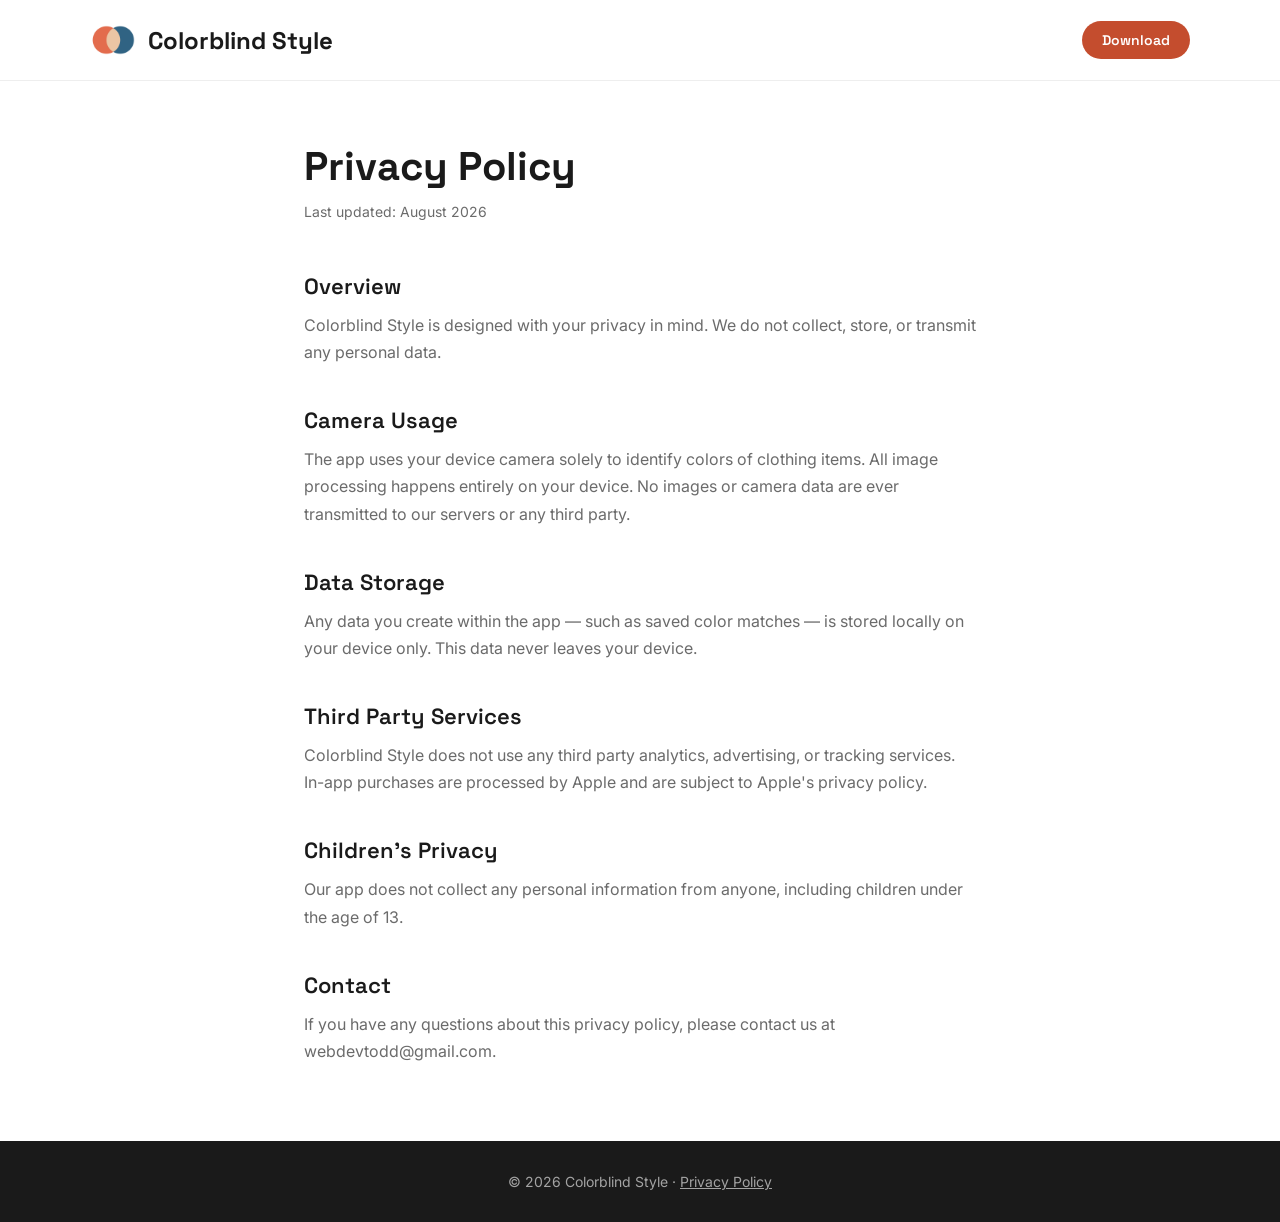
==== privacy.html @ d0e2f1f1 "Add privacy policy page" ====
<!doctype html>
<html lang="en">
  <head>
    <meta charset="UTF-8" />
    <meta name="viewport" content="width=device-width, initial-scale=1.0" />
    <title>Privacy Policy — Colorblind Style</title>
    <link rel="icon" type="image/png" href="assets/icon.png" />
    <link rel="shortcut icon" type="image/png" href="assets/icon.png" />
    <link rel="apple-touch-icon" href="assets/icon.png" />
    <link rel="preconnect" href="https://fonts.googleapis.com" />
    <link rel="preconnect" href="https://fonts.gstatic.com" crossorigin />
    <link
      href="https://fonts.googleapis.com/css2?family=Space+Grotesk:wght@400;500;600;700&family=Inter:wght@400;500&display=swap"
      rel="stylesheet"
    />
    <link rel="stylesheet" href="styles.css" />
    <style>
      .privacy-content {
        max-width: 720px;
        margin: 0 auto;
        padding: 60px 24px;
      }
      .privacy-content h1 {
        font-family: var(--font-heading);
        font-size: 40px;
        font-weight: 700;
        margin-bottom: 8px;
      }
      .privacy-content .last-updated {
        color: var(--gray);
        font-size: 14px;
        margin-bottom: 48px;
      }
      .privacy-content h2 {
        font-family: var(--font-heading);
        font-size: 22px;
        font-weight: 600;
        margin-top: 40px;
        margin-bottom: 12px;
      }
      .privacy-content p {
        color: var(--gray);
        line-height: 1.7;
        margin-bottom: 16px;
      }
    </style>
  </head>
  <body>
    <!-- NAV -->
    <nav>
      <div class="nav-inner">
        <div class="nav-logo">
          <a
            href="index.html"
            style="
              display: flex;
              align-items: center;
              gap: 10px;
              text-decoration: none;
              color: inherit;
            "
          >
            <img
              src="assets/icon.png"
              alt="Colorblind Style"
              class="nav-icon"
            />
            <span class="nav-name">Colorblind Style</span>
          </a>
        </div>
        <a href="#download" class="btn btn-primary btn-small">Download</a>
      </div>
    </nav>

    <div class="privacy-content">
      <h1>Privacy Policy</h1>
      <p class="last-updated">Last updated: August 2026</p>

      <h2>Overview</h2>
      <p>
        Colorblind Style is designed with your privacy in mind. We do not
        collect, store, or transmit any personal data.
      </p>

      <h2>Camera Usage</h2>
      <p>
        The app uses your device camera solely to identify colors of clothing
        items. All image processing happens entirely on your device. No images
        or camera data are ever transmitted to our servers or any third party.
      </p>

      <h2>Data Storage</h2>
      <p>
        Any data you create within the app — such as saved color matches — is
        stored locally on your device only. This data never leaves your device.
      </p>

      <h2>Third Party Services</h2>
      <p>
        Colorblind Style does not use any third party analytics, advertising, or
        tracking services. In-app purchases are processed by Apple and are
        subject to Apple's privacy policy.
      </p>

      <h2>Children's Privacy</h2>
      <p>
        Our app does not collect any personal information from anyone, including
        children under the age of 13.
      </p>

      <h2>Contact</h2>
      <p>
        If you have any questions about this privacy policy, please contact us
        at <a href="mailto:webdevtodd@gmail.com">webdevtodd@gmail.com</a>.
      </p>
    </div>

    <!-- FOOTER -->
    <footer>
      <div class="container">
        <p>
          © 2026 Colorblind Style ·
          <a href="privacy.html">Privacy Policy</a>
        </p>
      </div>
    </footer>
  </body>
</html>
---- styles.css ----
/* ── Tokens ── */
:root {
  --coral: #e05c3a;
  --coral-dark: #c44d2e;
  --black: #1a1a1a;
  --gray: #6b6b6b;
  --light-gray: #f5f5f5;
  --white: #ffffff;
  --font-heading: 'Space Grotesk', sans-serif;
  --font-body: 'Inter', sans-serif;
  --radius: 16px;
  --max-width: 1100px;
}

/* ── Reset ── */
*,
*::before,
*::after {
  box-sizing: border-box;
  margin: 0;
  padding: 0;
}
html {
  scroll-behavior: smooth;
}
body {
  font-family: var(--font-body);
  color: var(--black);
  background: var(--white);
}
img {
  max-width: 100%;
  display: block;
}
a {
  color: inherit;
  text-decoration: none;
}

/* ── Utilities ── */
.container {
  max-width: var(--max-width);
  margin: 0 auto;
  padding: 0 24px;
}

/* ── Buttons ── */
.btn {
  display: inline-block;
  padding: 14px 28px;
  border-radius: 50px;
  font-family: var(--font-heading);
  font-weight: 600;
  font-size: 16px;
  cursor: pointer;
  transition:
    background 0.2s,
    transform 0.1s;
}
.btn-primary {
  background: var(--coral-dark);
  color: var(--white);
}
.btn-primary:hover {
  background: var(--coral);
  transform: translateY(-1px);
}
.btn-small {
  padding: 10px 20px;
  font-size: 14px;
}
.btn-large {
  padding: 18px 40px;
  font-size: 18px;
}

/* ── Nav ── */
nav {
  position: sticky;
  top: 0;
  background: rgba(255, 255, 255, 0.95);
  backdrop-filter: blur(10px);
  border-bottom: 1px solid #eee;
  z-index: 100;
  padding: 16px 24px;
}
.nav-inner {
  max-width: var(--max-width);
  margin: 0 auto;
  display: flex;
  align-items: center;
  justify-content: space-between;
}
.nav-logo {
  display: flex;
  align-items: center;
  gap: 10px;
}
.nav-icon {
  width: 48px;
  height: 48px;
  border-radius: 8px;
}
.nav-name {
  font-family: var(--font-heading);
  font-weight: 700;
  font-size: 24px;
}

/* ── Hero ── */
.hero {
  display: flex;
  align-items: center;
  gap: 60px;
  max-width: var(--max-width);
  margin: 0 auto;
  padding: 80px 24px;
}
.hero-text {
  flex: 1;
}
.hero-text h1 {
  font-family: var(--font-heading);
  font-size: clamp(40px, 5vw, 64px);
  font-weight: 700;
  line-height: 1.1;
  margin-bottom: 20px;
}
.hero-sub {
  font-size: 18px;
  color: var(--gray);
  line-height: 1.6;
  margin-bottom: 32px;
  max-width: 460px;
}
.hero-screenshots {
  flex: 1;
  display: flex;
  align-items: flex-end;
  gap: 12px;
  justify-content: center;
}
.screenshot {
  border-radius: var(--radius);
  box-shadow: 0 20px 60px rgba(0, 0, 0, 0.15);
}
.screenshot-left,
.screenshot-right {
  width: 28%;
  transform: translateY(20px);
  opacity: 0.85;
}
.screenshot-center {
  width: 36%;
}

/* ── Problem ── */
.problem {
  background: var(--light-gray);
  padding: 80px 24px;
  text-align: center;
}
.problem h2 {
  font-family: var(--font-heading);
  font-size: clamp(28px, 3vw, 40px);
  font-weight: 700;
  margin-bottom: 20px;
}
.problem p {
  font-size: 18px;
  color: var(--gray);
  line-height: 1.7;
  max-width: 640px;
  margin: 0 auto;
}

/* ── Features ── */
.features {
  padding: 80px 24px;
}
.features h2 {
  font-family: var(--font-heading);
  font-size: clamp(28px, 3vw, 40px);
  font-weight: 700;
  text-align: center;
  margin-bottom: 48px;
}
.features-grid {
  display: grid;
  grid-template-columns: repeat(auto-fit, minmax(280px, 1fr));
  gap: 32px;
  max-width: var(--max-width);
  margin: 0 auto;
}
.feature {
  padding: 32px;
  background: var(--light-gray);
  border-radius: var(--radius);
}
.feature-icon {
  font-size: 32px;
  margin-bottom: 16px;
}
.feature h3 {
  font-family: var(--font-heading);
  font-size: 20px;
  font-weight: 600;
  margin-bottom: 10px;
}
.feature p {
  color: var(--gray);
  line-height: 1.6;
  font-size: 15px;
}

/* ── Screenshots section ── */
.screenshots-section {
  background: var(--light-gray);
  padding: 80px 0px;
  overflow: hidden;
}
.screenshots-section h2 {
  font-family: var(--font-heading);
  font-size: clamp(28px, 3vw, 40px);
  font-weight: 700;
  text-align: center;
  padding: 0 24px;
  margin-bottom: 40px;
}
.screenshots-row {
  display: flex;
  gap: 16px;
  overflow-x: auto;
  padding: 16px 24px;
  justify-content: center;
  overflow-x: auto;
}
.screenshot-thumb {
  width: 200px;
  flex-shrink: 0;
  border-radius: var(--radius);
  box-shadow: 0 8px 30px rgba(0, 0, 0, 0.12);
}

/* ── Download ── */
.download {
  padding: 100px 24px;
  text-align: center;
}
.download h2 {
  font-family: var(--font-heading);
  font-size: clamp(36px, 4vw, 56px);
  font-weight: 700;
  margin-bottom: 16px;
}
.download p {
  font-size: 18px;
  color: var(--gray);
  margin-bottom: 32px;
  max-width: 480px;
  margin-left: auto;
  margin-right: auto;
  line-height: 1.6;
}
.download-sub {
  margin-top: 16px;
  font-size: 14px;
  color: var(--gray);
}

/* ── Feature Spotlight ── */
.feature-spotlight {
  padding: 80px 24px;
  background: var(--light-gray);
}

.feature-spotlight-alt {
  background: var(--white);
}

.feature-spotlight-inner {
  display: flex;
  align-items: center;
  gap: 60px;
}

.feature-spotlight-text {
  flex: 1;
}

.feature-spotlight-text h2 {
  font-family: var(--font-heading);
  font-size: clamp(28px, 3vw, 40px);
  font-weight: 700;
  margin-bottom: 16px;
}

.feature-spotlight-text p {
  font-size: 18px;
  color: var(--gray);
  line-height: 1.7;
}

.feature-spotlight-image {
  flex: 1;
  display: flex;
  gap: 16px;
  justify-content: center;
}

.spotlight-screenshot {
  width: 240px;
  border-radius: var(--radius);
  box-shadow: 0 12px 40px rgba(0, 0, 0, 0.12);
}

.download-alt {
  background: var(--black);
  color: var(--white);
}

.download-alt p {
  color: rgba(255, 255, 255, 0.7);
}

.download-alt .download-sub {
  color: rgba(255, 255, 255, 0.5);
}

/* ── Footer ── */
footer {
  background: var(--black);
  color: rgba(255, 255, 255, 0.6);
  padding: 32px 24px;
  text-align: center;
  font-size: 14px;
}
footer a {
  color: rgba(255, 255, 255, 0.6);
  text-decoration: underline;
}
footer a:hover {
  color: var(--white);
}

/* ── Responsive ── */
@media (max-width: 768px) {
  .nav-inner .btn {
    display: none;
  }
  .hero {
    flex-direction: column;
    text-align: center;
    padding: 60px 24px;
  }
  .hero-sub {
    margin: 0 auto 32px;
  }
  .hero-screenshots {
    width: 100%;
  }
  .screenshot-left,
  .screenshot-right {
    display: none;
  }
  .screenshot-center {
    width: 70%;
  }
  .screenshots-row {
    justify-content: flex-start;
  }
  .feature-spotlight-inner {
    flex-direction: column;
    text-align: center;
  }
  .feature-spotlight-alt .feature-spotlight-inner {
    flex-direction: column-reverse;
  }
}
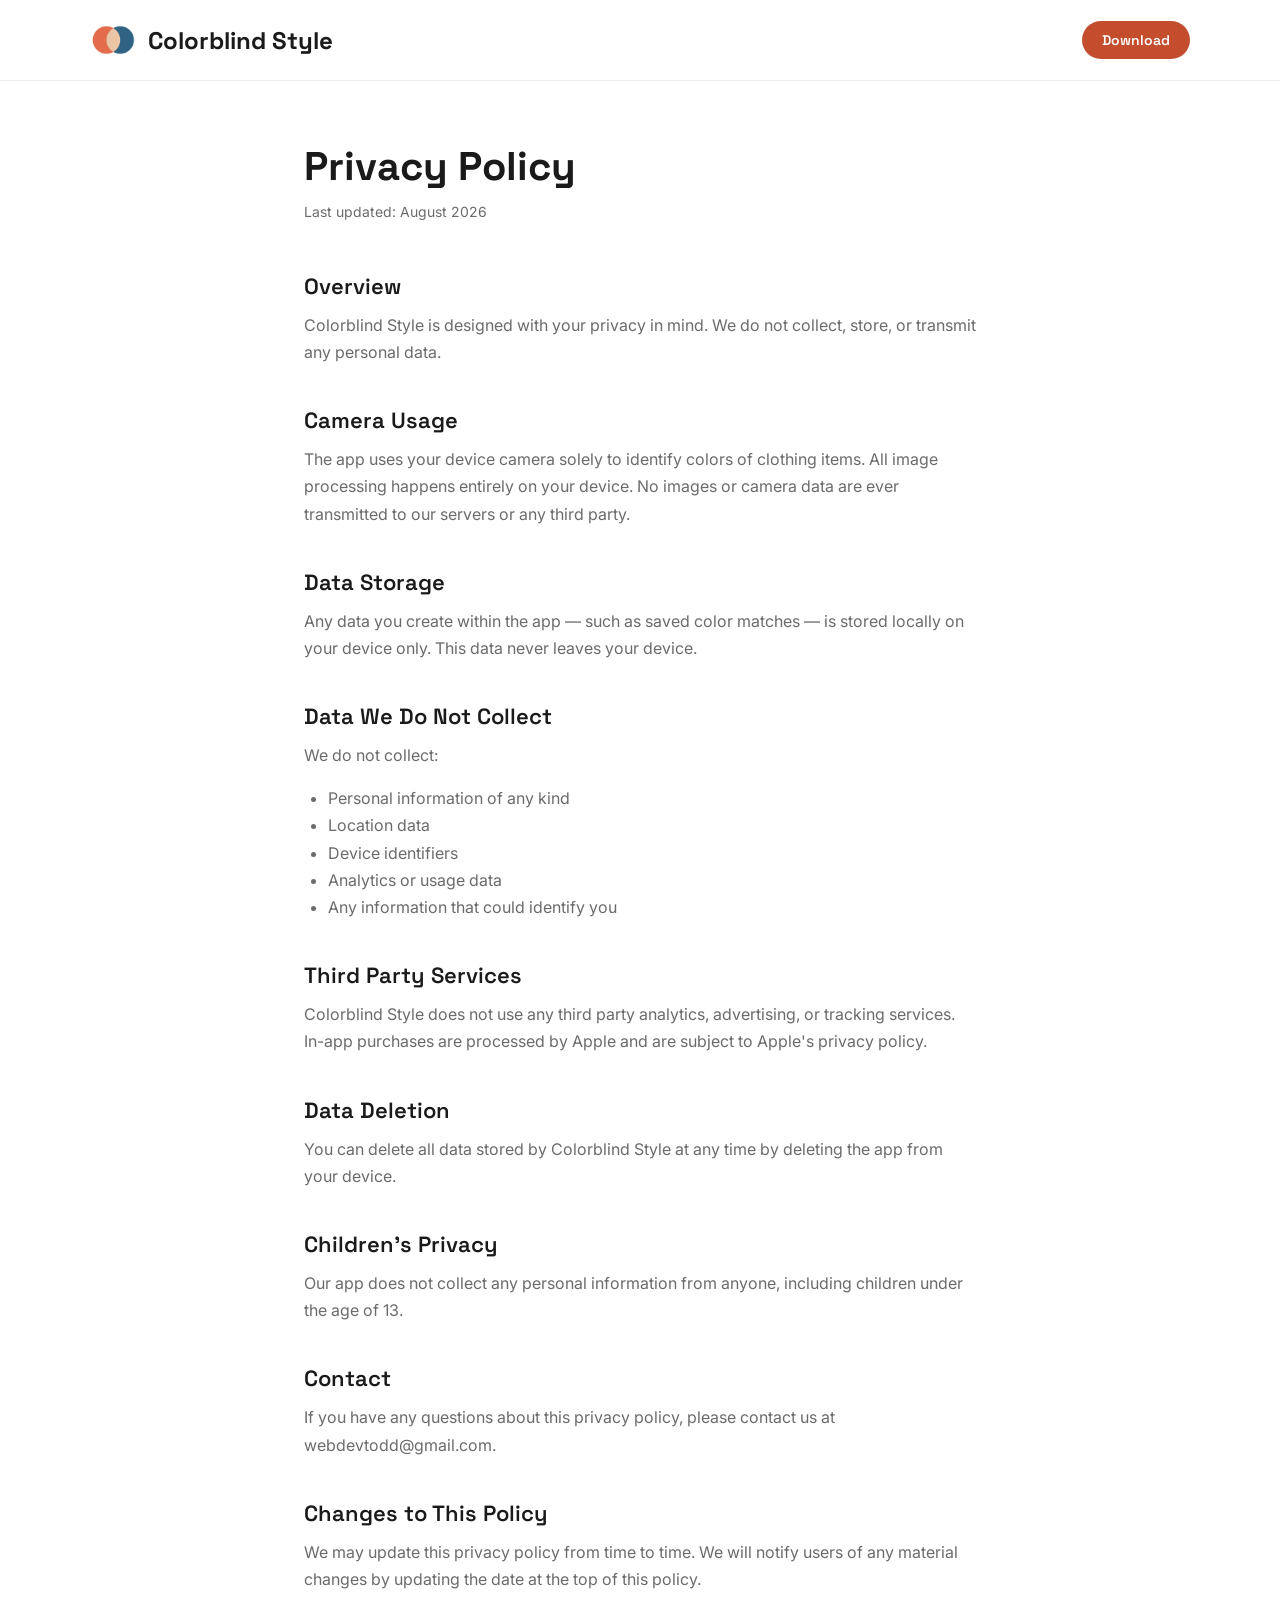
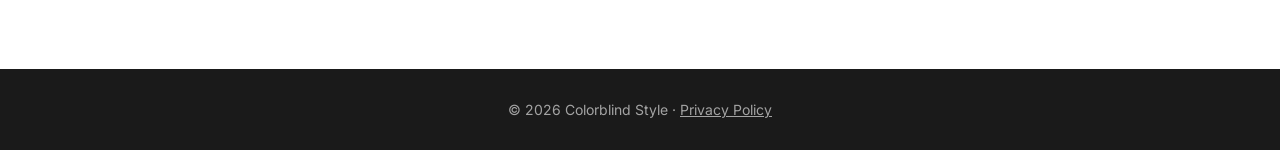
==== commit 40398845: "Update privacy policy" ====
--- a/privacy.html
+++ b/privacy.html
@@ -95,11 +95,27 @@
         stored locally on your device only. This data never leaves your device.
       </p>
 
+      <h2>Data We Do Not Collect</h2>
+      <p>We do not collect:</p>
+      <ul>
+        <li>Personal information of any kind</li>
+        <li>Location data</li>
+        <li>Device identifiers</li>
+        <li>Analytics or usage data</li>
+        <li>Any information that could identify you</li>
+      </ul>
+
       <h2>Third Party Services</h2>
       <p>
         Colorblind Style does not use any third party analytics, advertising, or
         tracking services. In-app purchases are processed by Apple and are
         subject to Apple's privacy policy.
+      </p>
+
+      <h2>Data Deletion</h2>
+      <p>
+        You can delete all data stored by Colorblind Style at any time by
+        deleting the app from your device.
       </p>
 
       <h2>Children's Privacy</h2>
@@ -112,6 +128,13 @@
       <p>
         If you have any questions about this privacy policy, please contact us
         at <a href="mailto:webdevtodd@gmail.com">webdevtodd@gmail.com</a>.
+      </p>
+
+      <h2>Changes to This Policy</h2>
+      <p>
+        We may update this privacy policy from time to time. We will notify
+        users of any material changes by updating the date at the top of this
+        policy.
       </p>
     </div>
 
--- a/styles.css
+++ b/styles.css
@@ -76,6 +76,7 @@
 
 /* ── Nav ── */
 nav {
+  position: -webkit-sticky;
   position: sticky;
   top: 0;
   background: rgba(255, 255, 255, 0.95);
@@ -154,6 +155,16 @@
   width: 36%;
 }
 
+.appstore-badge {
+  height: 54px;
+  width: auto;
+}
+
+.appstore-link {
+  display: inline-block;
+  margin-bottom: 16px;
+}
+
 /* ── Problem ── */
 .problem {
   background: var(--light-gray);
@@ -327,6 +338,12 @@
   color: rgba(255, 255, 255, 0.5);
 }
 
+.privacy-content ul {
+  color: var(--gray);
+  line-height: 1.7;
+  padding-left: 24px;
+}
+
 /* ── Footer ── */
 footer {
   background: var(--black);
